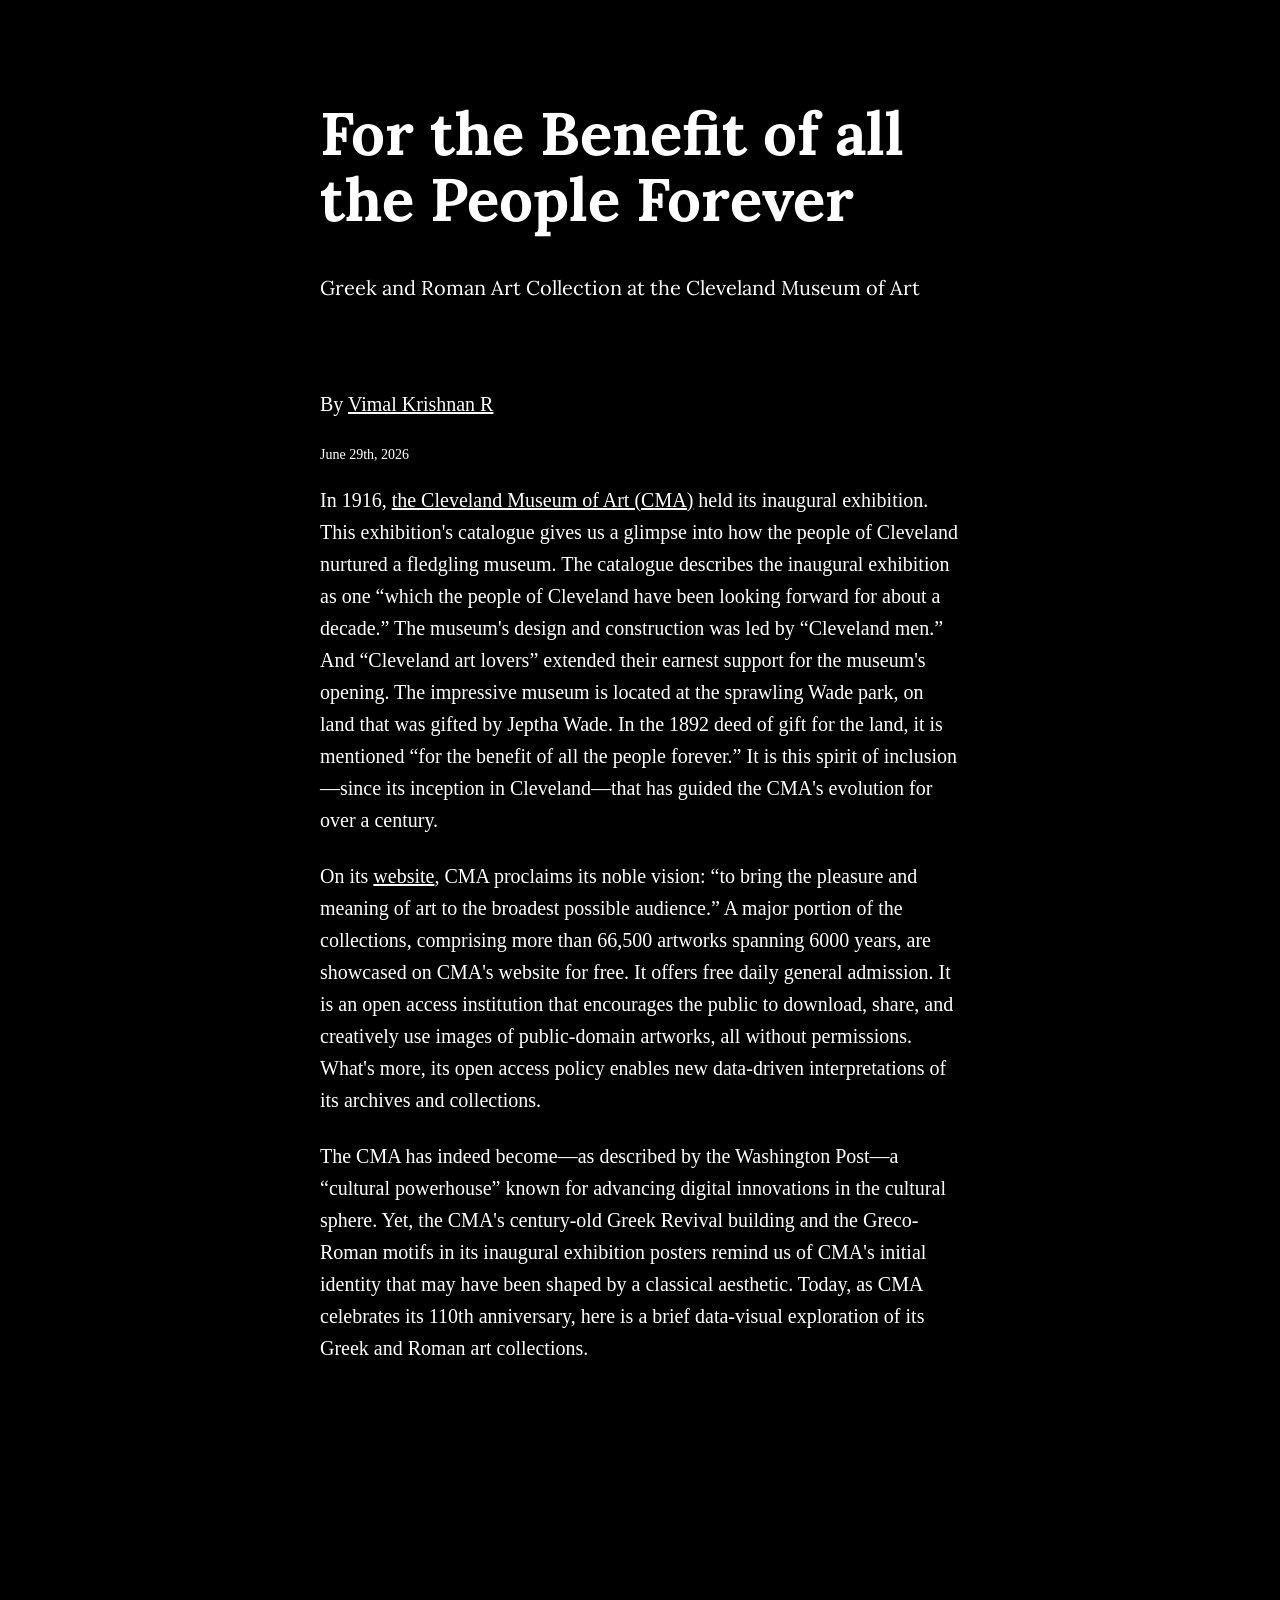
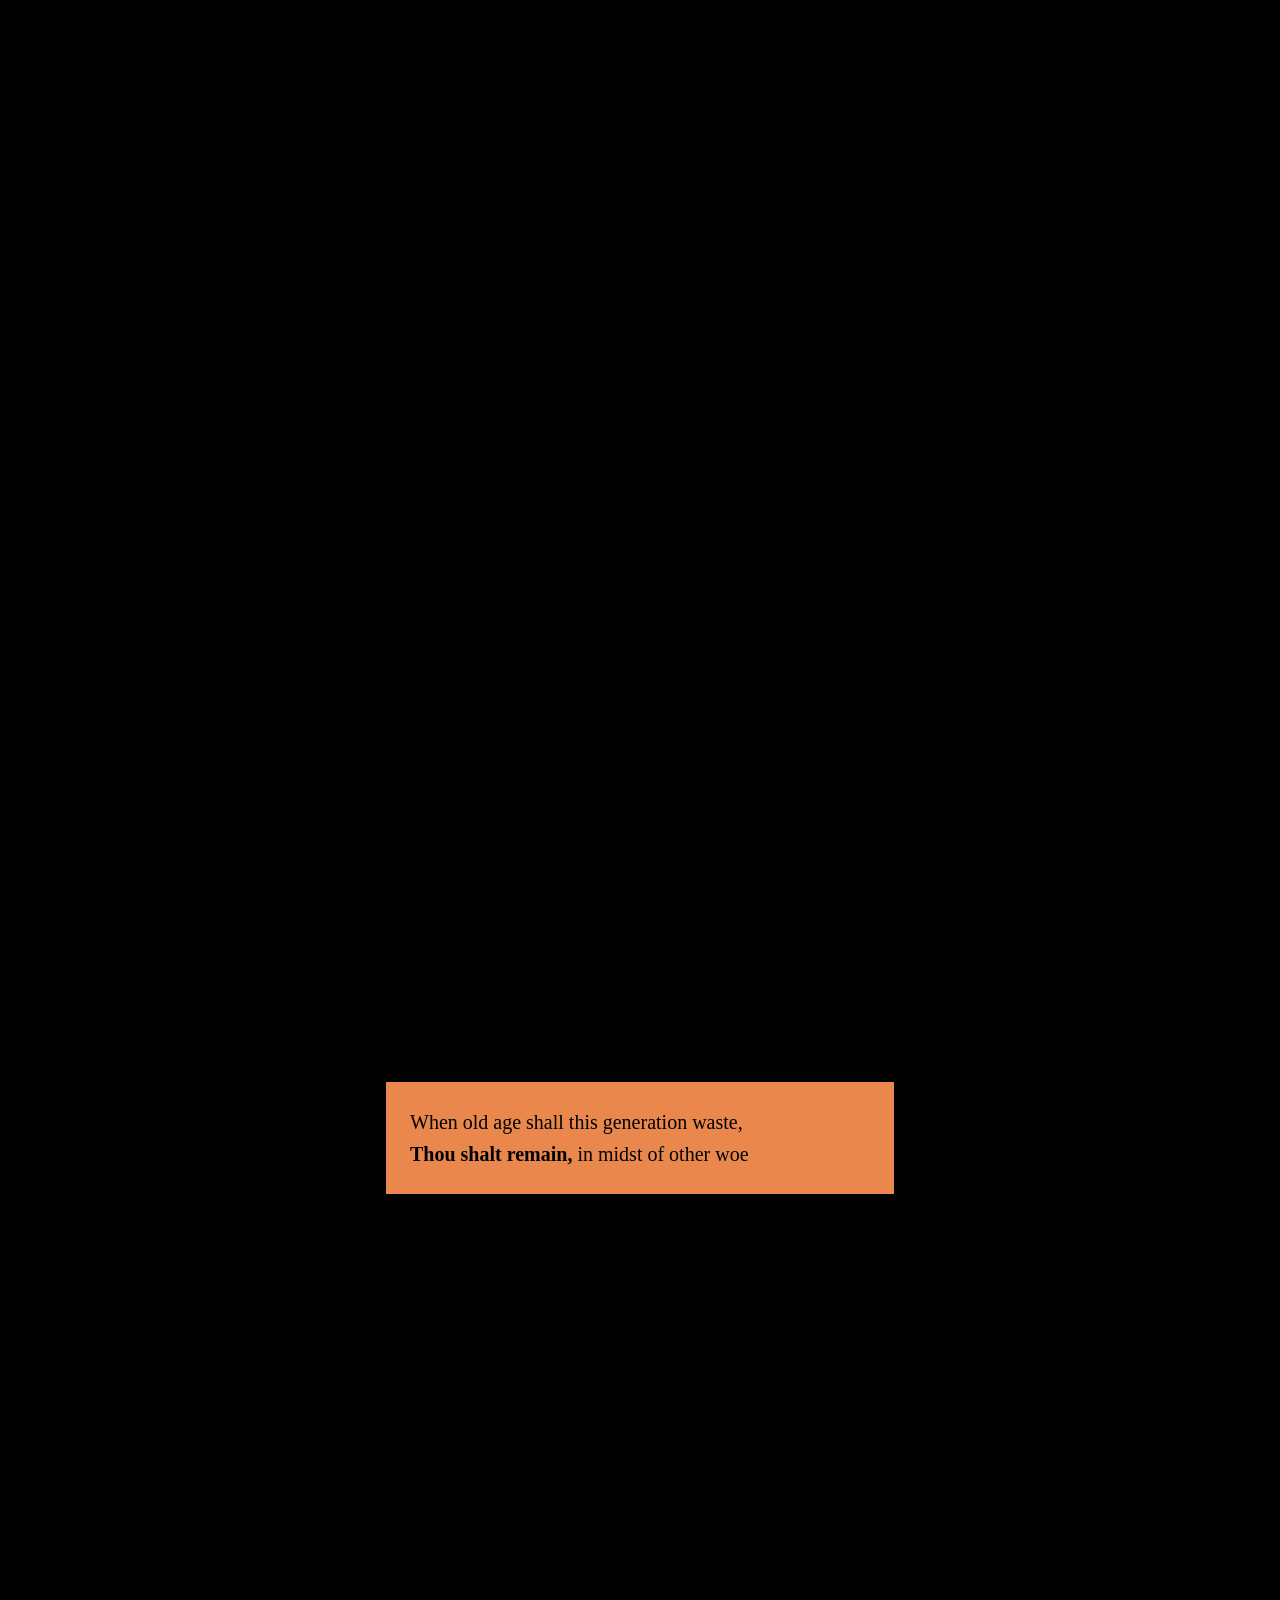
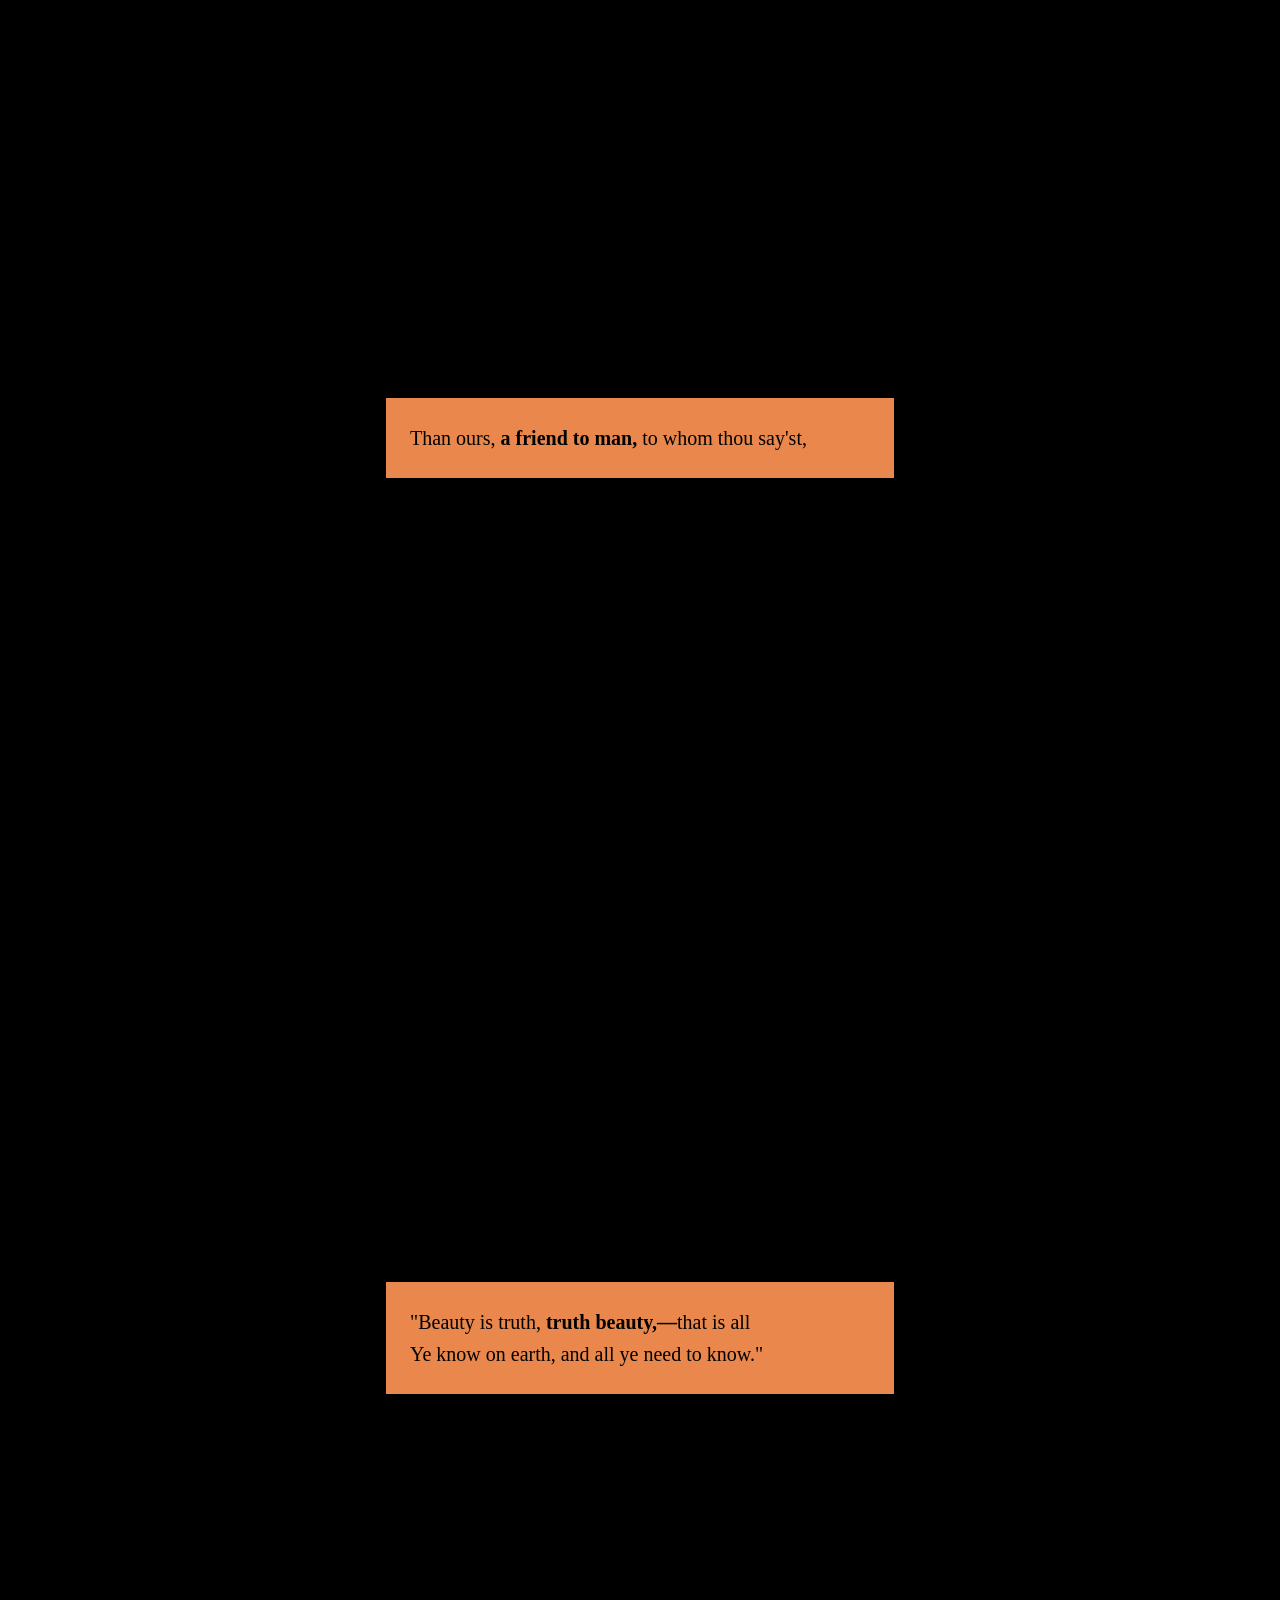
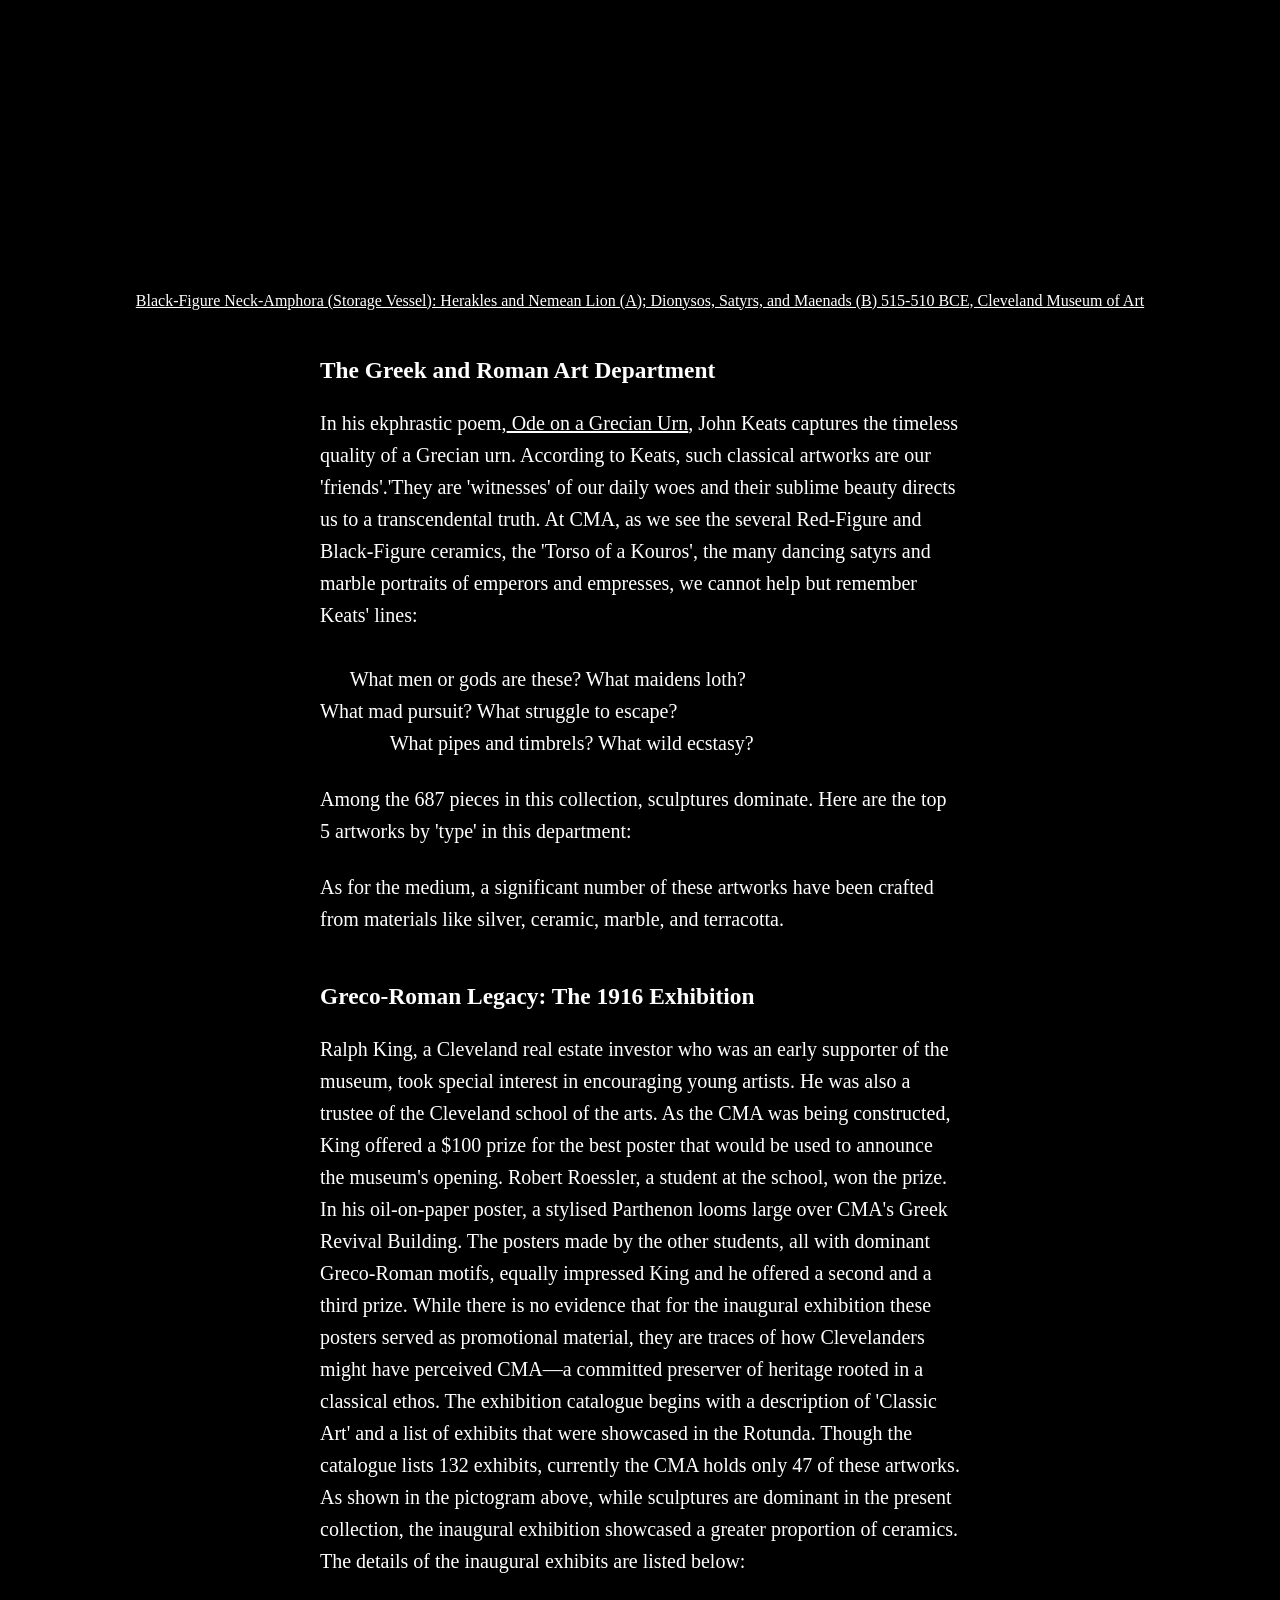
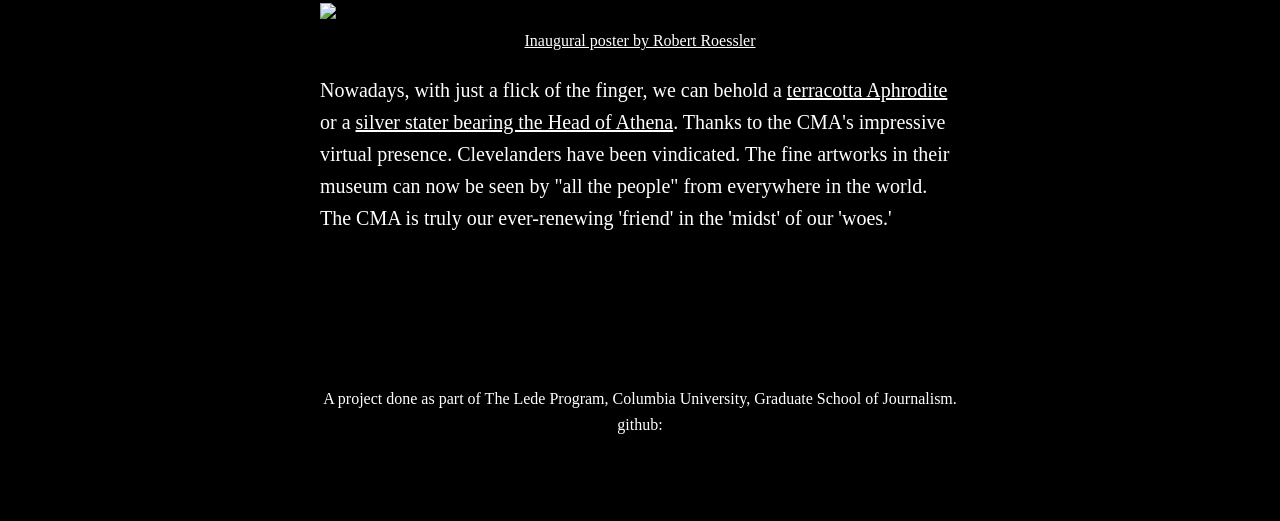
==== index.html @ 14b95480 "website files added" ====
<!DOCTYPE html>
<html>

<head>
  <meta charset="utf-8">
  <meta name="viewport" content="width=device-width, initial-scale=1">
  <title>For the Benefit of all the People Forever</title>

  <!-- Google fonts -->
  <link rel="preconnect" href="https://fonts.gstatic.com" crossorigin>
  <link rel="preconnect" href="https://fonts.googleapis.com">
  <link rel="preconnect" href="https://fonts.gstatic.com" crossorigin>
  <link href="https://fonts.googleapis.com/css2?family=Lora:ital,wght@0,400;0,700;1,400;1,700&display=swap"
    rel="stylesheet">
  <style>
    body {
      margin: 0;
      font-size: 20px;
      font-family: Georgia, 'Times New Roman', Times, serif;
      text-rendering: optimizeLegibility;
      background-color: #000000
      
    }

    .content {
      max-width: 640px;
      margin: auto;
      color: #FFFFFF
    }

    .header {
      padding: 3em 0;
    }

    a {
      color: #FFFFFF;
    }

    .footer {
      background: #000000;
      text-align: center;
      font-size: 0.8em;
      margin-top: 4em;
      padding: 4em 0;
    }

    figure {
      margin: 0;
      padding-bottom: 1.2em;
    }

    figcaption {
      font-size: 0.8em;
      text-align: center;
      margin-top: 0.5em;
      color: #ffffff;
    }

    h1 {
      font-family: 'Lora', Georgia, serif;
      font-weight: bold;
      font-size: 3em;
      line-height: 1.1;
      color: #FFFFFF
    }

    .subhead {
      font-family: 'Lora', Georgia, serif;
      color: #FFFFFF
    }

    iframe,
    img,
    video {
      max-width: 100%;
    }

    p {
      line-height: 1.6;
      margin: 0;
      padding-bottom: 1.2em;
      color: #FFFFFF
    }

    ul {
      margin: 0;
      padding-bottom: 1em;
      line-height: 1.6;
    }

    iframe {
      padding-bottom: 1.2em;
    }

    code {
      font-family: 'Courier New', monospace;
      background: #fff880;
    }

    .full-width figure {
      text-align: center;
    }

    /* margin on mobile */
    @media (max-width: 640px) {
      body {
        font-size: 18px;
      }

      .content {
        padding-left: 0.5em;
        padding-right: 0.5em;
      }
    }
  </style>
  <link href="scrolly-styles.css" rel="stylesheet">
  <script src="https://unpkg.com/intersection-observer@0.5.1/intersection-observer.js"></script>
  <script src="https://cdnjs.cloudflare.com/ajax/libs/scrollama/3.2.0/scrollama.min.js"></script>
  <script src="https://cdn.jsdelivr.net/npm/scrolly-video@latest/dist/scrolly-video.js"></script>
</head>

<body>
  <div class="content">
    <div class="header">
      <h1> For the Benefit of all the People Forever</h1>
      <p class="subhead"> Greek and Roman Art Collection at the Cleveland Museum of Art</p>
    </div>
    <div class="byline"> 
      <p>By <a href="https://github.com/VimalkrishnanR/Lede26-Vimalkrishnan">Vimal Krishnan R</a></p>
      <p style="font-size:14px;"> June 29th, 2026</p>
    </div>
    <p>In 1916, <a href ="https://www.clevelandart.org/home">the Cleveland Museum of Art (CMA)</a> held its inaugural exhibition. This exhibition's catalogue gives us a glimpse into how the people of Cleveland nurtured a fledgling museum. The catalogue describes the inaugural exhibition as one “which the people of Cleveland have been looking forward for about a decade.” The museum's design and construction was led by “Cleveland men.” And “Cleveland art lovers” extended their earnest support for the museum's opening. The impressive museum is located at the sprawling Wade park, on land that was gifted by Jeptha Wade. In the 1892 deed of gift for the land, it is mentioned  “for the benefit of all the people forever.”  It is this spirit of inclusion—since its inception in Cleveland—that has guided the CMA's evolution for over a century.</p>
    <p> On its <a href="https://www.clevelandart.org/for-the-benefit-of-all-the-people-forever"> website</a>, CMA proclaims its noble vision: “to bring the pleasure and meaning of art to the broadest possible audience.” A major portion of the collections, comprising more than 66,500 artworks spanning 6000 years, are showcased on CMA's website for free. It offers free daily general admission.  It is an open access institution that encourages the public to download, share, and creatively use images of public-domain artworks, all without permissions.  What's more, its open access policy enables new data-driven interpretations of its archives and collections.</P> 
    <p>  The CMA has indeed become—as described by the Washington Post—a “cultural powerhouse” known for advancing digital innovations in the cultural sphere. Yet, the CMA's century-old Greek Revival building and the Greco-Roman motifs in its inaugural exhibition posters remind us of CMA's initial identity that may have been shaped by a classical aesthetic. Today, as CMA celebrates its 110th anniversary, here is a brief data-visual exploration of its Greek and Roman art collections. </p>
    </div> <!--this div ensures the scrolley video spans the full width of the screen. don't touch it!-->
  <section id="scrolly-video" class="scrolly-container">
    <div class="sticky-thing">
    </div>
    <div class="steps-container">
      <div class="step" id="step-first">
        <p> When old age shall this generation waste,<br>   
                  <strong>Thou shalt remain,</strong> in midst of other woe<br> </p>
      </div>
      <div class="step" id="step-second">
        <p>Than ours, <strong>a friend to man,</strong> to whom thou say'st,
            </p>
      </div>

      <div class="step" id="step-third">
        <p>"Beauty is truth, <strong>truth beauty,&mdash;</strong>that is all<br>
        Ye know on earth, and all ye need to know."</p>
      </div>
      <!-- <div class="step" id="step-fourth">
        <p>John Keats</p>
      </div> 
       <div class="step" id="step-fifth">
        <p>Ode on a Grecian Urn.</p>
      </div> -->
    </div>
  </section>
  <div> 
   <figure>
  <figcaption> <a href="https://www.clevelandart.org/art/1970.16"> Black-Figure Neck-Amphora (Storage Vessel): Herakles and Nemean Lion (A); Dionysos, Satyrs, and Maenads (B) 515-510 BCE, Cleveland Museum of Art</a> </figcaption>
  </figure>
  </div>
  <div class="content">
    <h3>The Greek and Roman Art Department</h3>
    <p>In his ekphrastic poem,<a href="https://www.poetryfoundation.org/poems/44477/ode-on-a-grecian-urn"> Ode on a Grecian Urn</a>, John Keats captures the timeless quality of a Grecian urn. According to Keats, such classical artworks are our 'friends'.'They are 'witnesses' of our daily woes and their sublime beauty directs us to a transcendental truth. At CMA, as we see the several Red-Figure and Black-Figure ceramics, the 'Torso of a Kouros', the many dancing satyrs and marble portraits of emperors and empresses, we cannot help but remember Keats' lines:<br><br>
    &nbsp;&nbsp;&nbsp;&nbsp;&nbsp;&nbsp;What men or gods are these? What maidens loth?<br> 
    What mad pursuit? What struggle to escape? <br>
    &nbsp;&nbsp;&nbsp;&nbsp;&nbsp;&nbsp;&nbsp;&nbsp;&nbsp;&nbsp;&nbsp;&nbsp;&nbsp;&nbsp;What pipes and timbrels? What wild ecstasy?</p>

    <p>Among the 687 pieces in this collection, sculptures dominate. Here are the top 5 artworks by 'type' in this department: </p>
    
    <div class="flourish-embed flourish-pictogram" data-src="visualisation/29432489"><script src="https://public.flourish.studio/resources/embed.js"></script><noscript><img src="https://public.flourish.studio/visualisation/29432489/thumbnail" width="100%" alt="pictogram visualization" /></noscript></div>
    <!-- <figure>
      <img
        src="1928.856_web.jpg">
      <figcaption>This is an image caption</figcaption>
    </figure> -->
    <p> As for the medium, a significant number of these artworks have been crafted from materials like silver, ceramic, marble, and terracotta.</p>
    <div class="flourish-embed flourish-sankey" data-src="visualisation/29446807"><script src="https://public.flourish.studio/resources/embed.js"></script><noscript><img src="https://public.flourish.studio/visualisation/29446807/thumbnail" width="100%" alt="sankey visualization" /></noscript></div>
     <h3>Greco-Roman Legacy: The 1916 Exhibition </h3>
  </div>
  <div class="content">
  <p> Ralph King, a Cleveland real estate investor who was an early supporter of the museum, took special interest in encouraging young artists. He was also a trustee of the Cleveland school of the arts. As the CMA was being constructed, King offered a $100 prize for the best poster that would be used to announce the museum's opening. Robert Roessler, a student at the school, won the prize. In his oil-on-paper poster, a stylised Parthenon looms large over CMA's Greek Revival Building.  The posters made by the other students, all with dominant Greco-Roman motifs, equally impressed King and he offered a second and a third prize. While there is no evidence that for the inaugural exhibition these posters served as promotional material, they are traces of how Clevelanders might have perceived CMA—a committed preserver of heritage rooted in a classical ethos. The exhibition catalogue begins with a description of 'Classic Art' and a list of exhibits that were showcased in the Rotunda. Though the catalogue lists 132 exhibits, currently the CMA holds only 47 of these artworks. As shown in the pictogram above, while sculptures are dominant in the present collection, the inaugural exhibition showcased a greater proportion of ceramics. The details of the inaugural exhibits are listed below:   </p>
  <div class="flourish-embed flourish-table" data-src="visualisation/29525097"><script src="https://public.flourish.studio/resources/embed.js"></script><noscript><img src="https://public.flourish.studio/visualisation/29525097/thumbnail" width="100%" alt="table visualization" /></noscript></div>
      <div class=>
    <figure>
      <img
        src="https://digitalarchives.clevelandart.org/digital/api/singleitem/image/p17142coll5/3/default.jpg">
      <figcaption> <a href="https://digitalarchives.clevelandart.org/digital/collection/p17142coll5/id/3/rec/3Inaugural">  	
      Inaugural poster by Robert Roessler <a/> </figcaption>
    </figure>
  </div> 
<p>Nowadays, with just a flick of the finger, we can behold a <a href ="https://www.clevelandart.org/art/1927.489"> terracotta Aphrodite </a> or a <a href ="https://www.clevelandart.org/art/1917.996"> silver stater bearing the Head of Athena</a>. Thanks to the CMA's impressive virtual presence. Clevelanders have been vindicated. The fine artworks in their museum can now be seen by "all the people" from everywhere in the world. The CMA is truly our ever-renewing 'friend' in the 'midst' of our 'woes.' </p>
  </div>

  <div class="footer">
    <div class="content">
      <p> A project done as part of The Lede Program, Columbia University, Graduate School of Journalism. github: </p>
    </div>
  </div>

  <script>
    /*
    Different videos need different things - does the reader need to see
    the entire screen of the video, or you want to make sure it covers the
    entire window?

    You can experiment with yours by removing the // from the full and
    cover options below to see how it looks with your videos. 
   
    You can see parameters at 
    https://github.com/dkaoster/scrolly-video?tab=readme-ov-file#-options--attributes

    You might also need to adjust object-fit being 'cover' vs 'contain' in the CSS below

    Be sure to check mobile!!
    */
    new ScrollyVideo({
      scrollyVideoContainer: document.querySelector("#scrolly-video .sticky-thing"),
      src: "black_figure.mp4",
      full: true,
      //cover: true
    });
  </script>
  <style>
    .step {
      height: 100vh;
      margin-bottom: 0;
      ;
    }
    .step p{
      color:#000000
    /* .sticky-thing > canvas {
      object-fit: cover;
    } */
  </style>

</body>

</html>
---- scrolly-styles.css ----
.scrolly-container {
    position: relative;
    margin-bottom: 1.2em;
}

.sticky-thing {
    position: sticky;
    top: 0;
    transform: translate(0px, 0px);
    z-index: 1;
    height: 100svh;
    width: 100vw;
    margin: 0;
    overflow: hidden;
    /* Center everything inside */
    /* display: flex;
    justify-content: center;
    flex-direction: column;
    justify-content: center;
    overflow: hidden; */
}

.sticky-thing > img {
    width: 100%;
    height: 100%;
    object-fit: cover;
    display: block;  
}

.video-container {
    position: sticky;
    top: 0;
    z-index: -1;
}

.scrolly-container video {
    position: absolute;
    top: 0;
    height: auto;
    width: 100%;
}

.sticky-thing iframe {
    position: absolute;
    top: 0;
    max-width: 100%;
    min-height: 100vh;
}

.steps-container {
    transform: translate3d(0,0,0);
    position: relative;
    padding: 0;
    z-index: 10;
    max-width: 35rem;
    margin: 0 auto;
    padding-bottom: 4em;
}

.step {
    color: rgb(0, 0, 0);
    display: flex;
    align-items: center;
    justify-content: center;
    margin-bottom: 50svh;
}

.step p {
    text-align: left;
}

.step p:last-child {
    padding: 0;
}

.step > * {
    width: 700px;
    margin-left: 1.3em;
    margin-right: 1.3em;
    text-align: center;
    padding: 1.2em !important;
    background-color: #e9874c;
}

.sticky-thing > canvas {
    width: 100% !important;
    height: 100% !important;
    object-fit: cover;
    display: block;  
}

/* When it's less than 700 pixels wide, do normal scrollytelling */

@media only screen and (min-width: 700px) {
    .scrolly-container.side-by-side {
        display: flex;
    }

    .scrolly-container.side-by-side>div {
        flex-basis: 0;
        flex-grow: 1;
        flex-shrink: 1;
        padding: 0.75em;
    }

    .scrolly-container.side-by-side .scrolly-overlay {
        margin-top: 70vh;
        order: 0;
        /* Change these to adjust sizing options */
        min-width: 15rem;
        max-width: 20rem;
    }

    .scrolly-container.side-by-side .sticky-thing {
        order: 1;
        flex-grow: 2;
    }
}
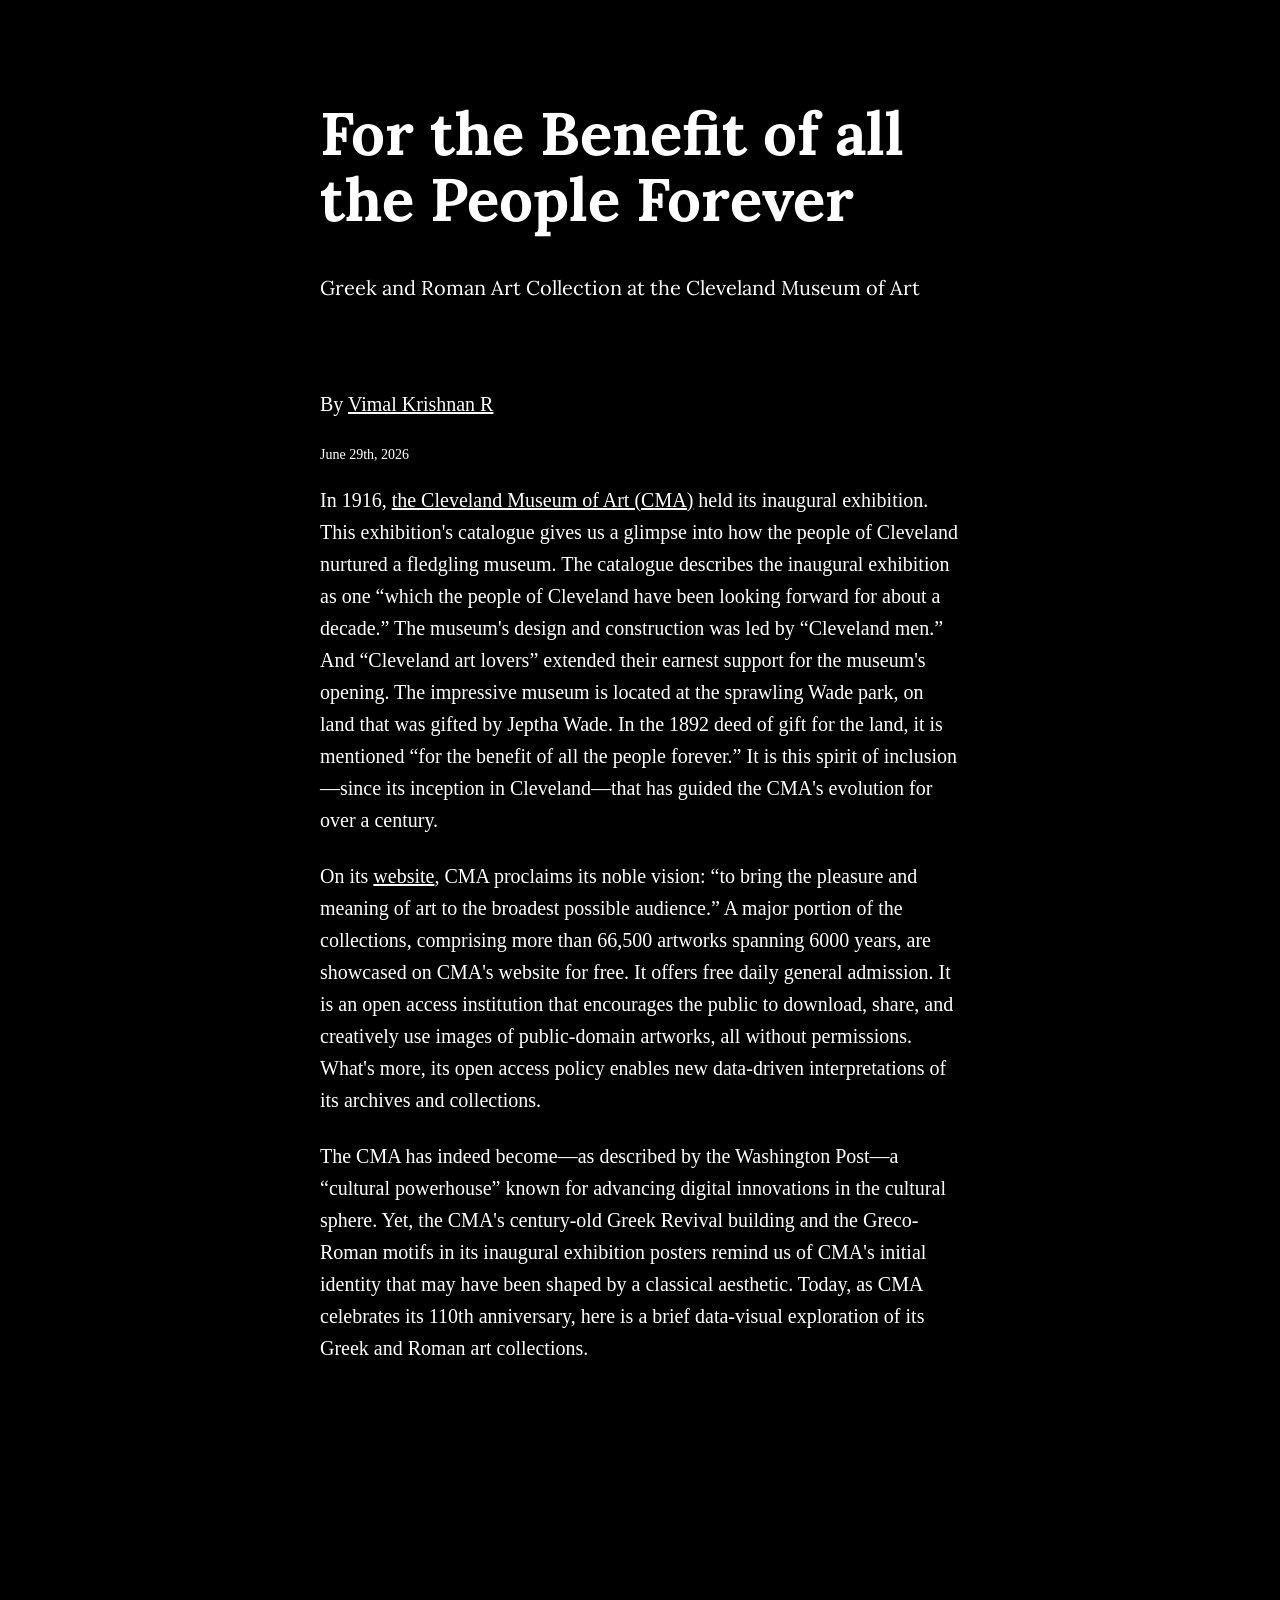
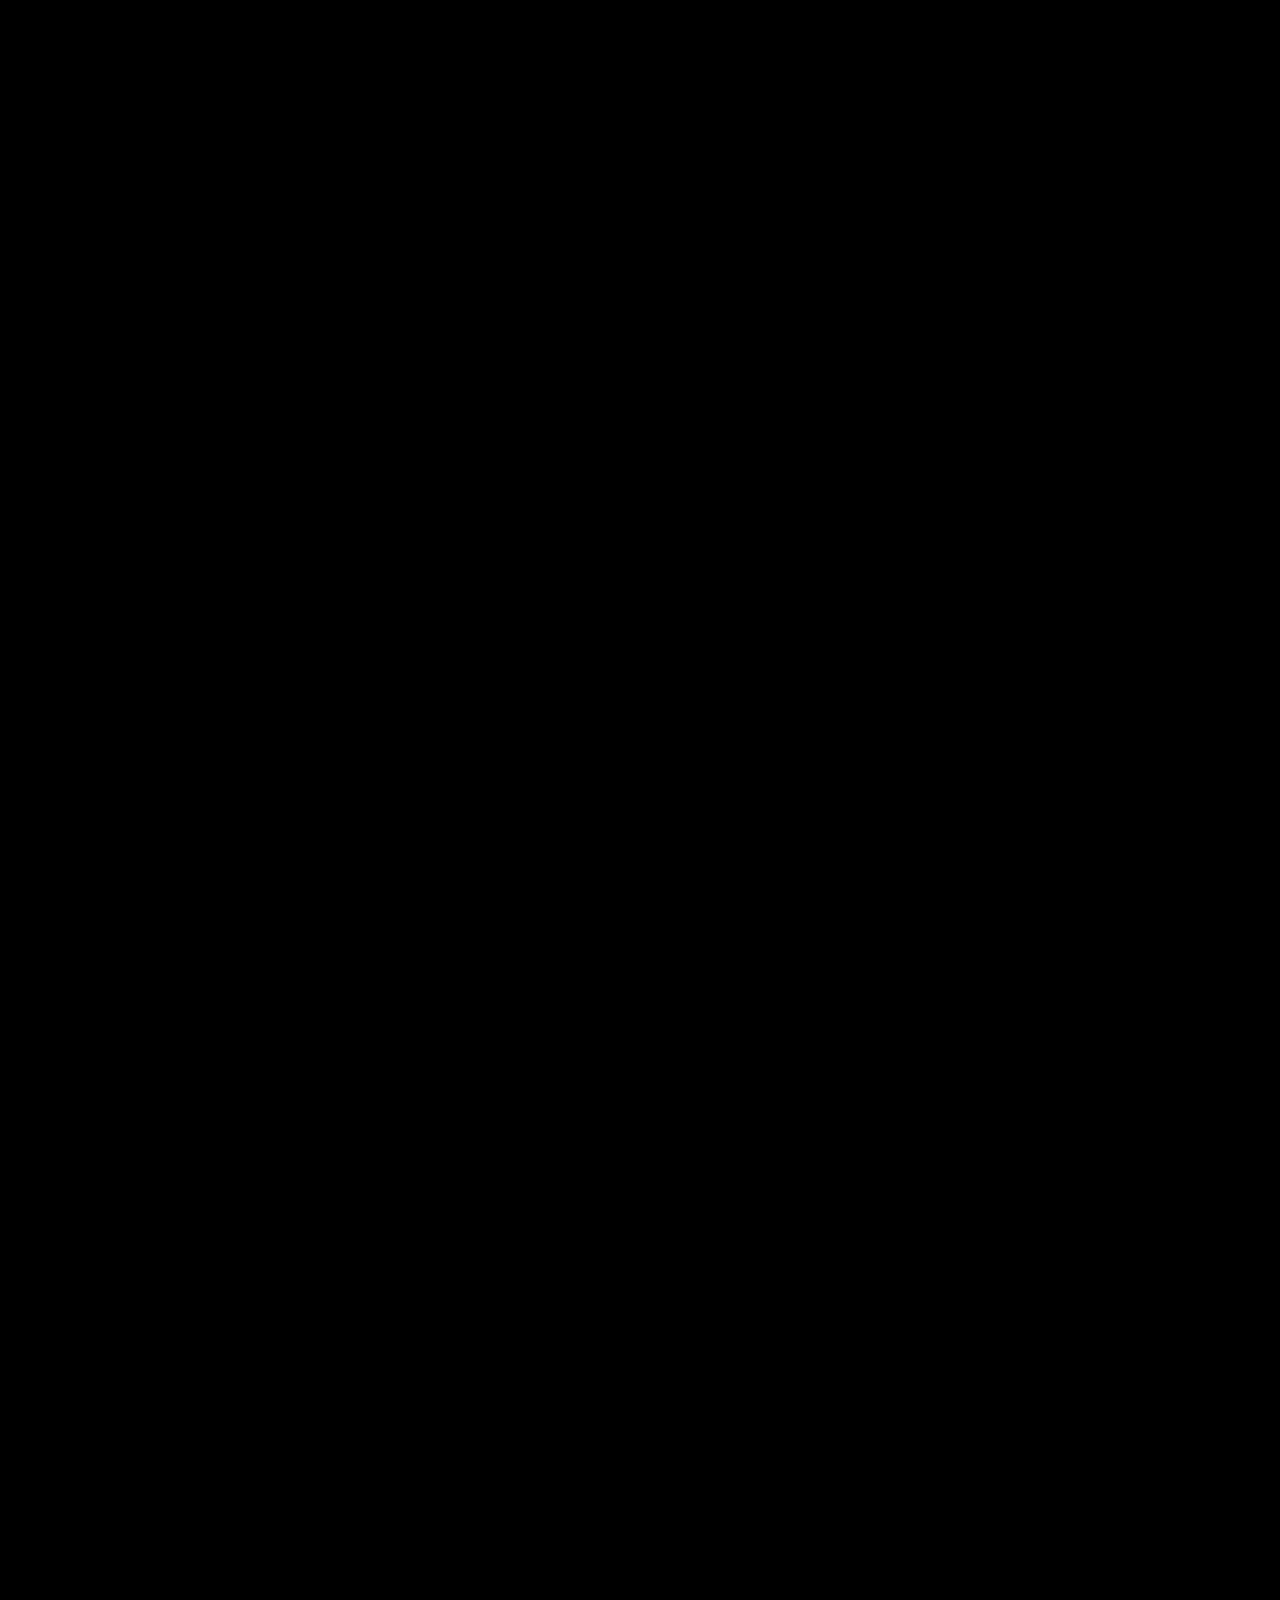
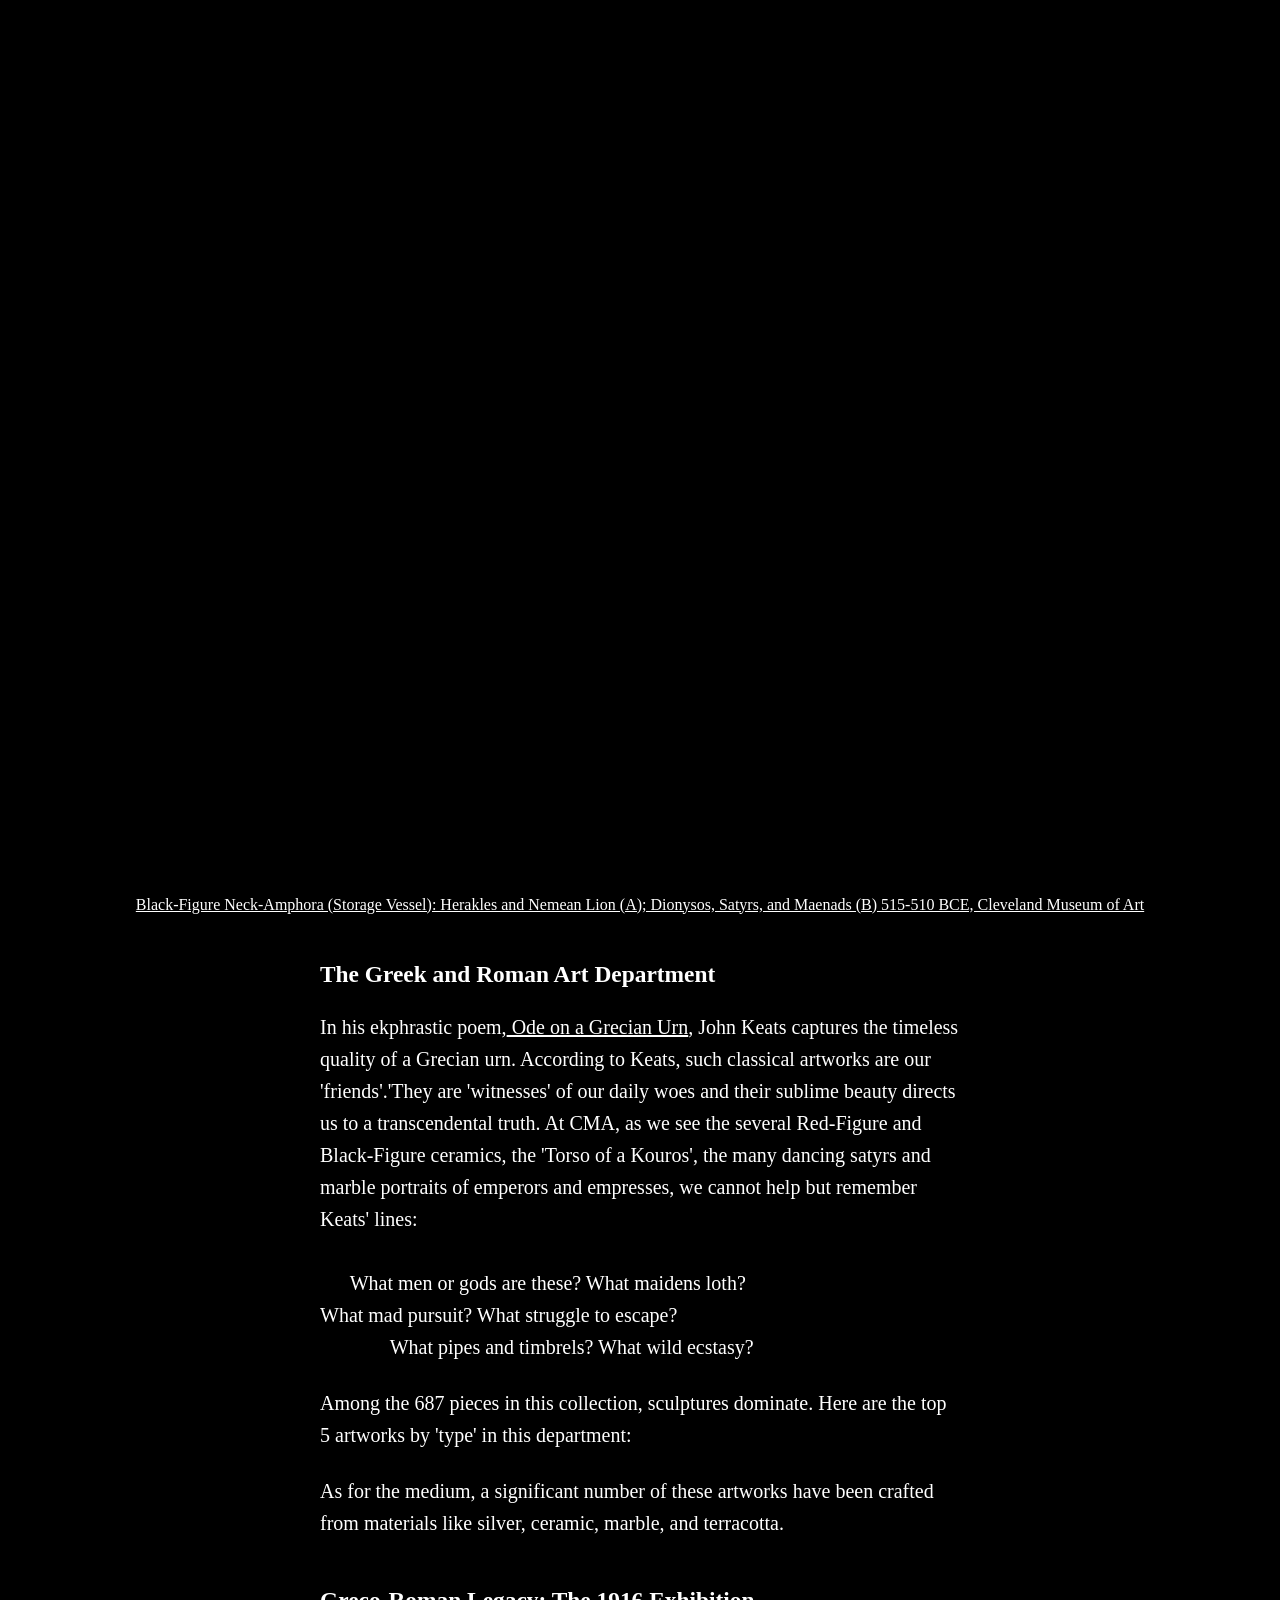
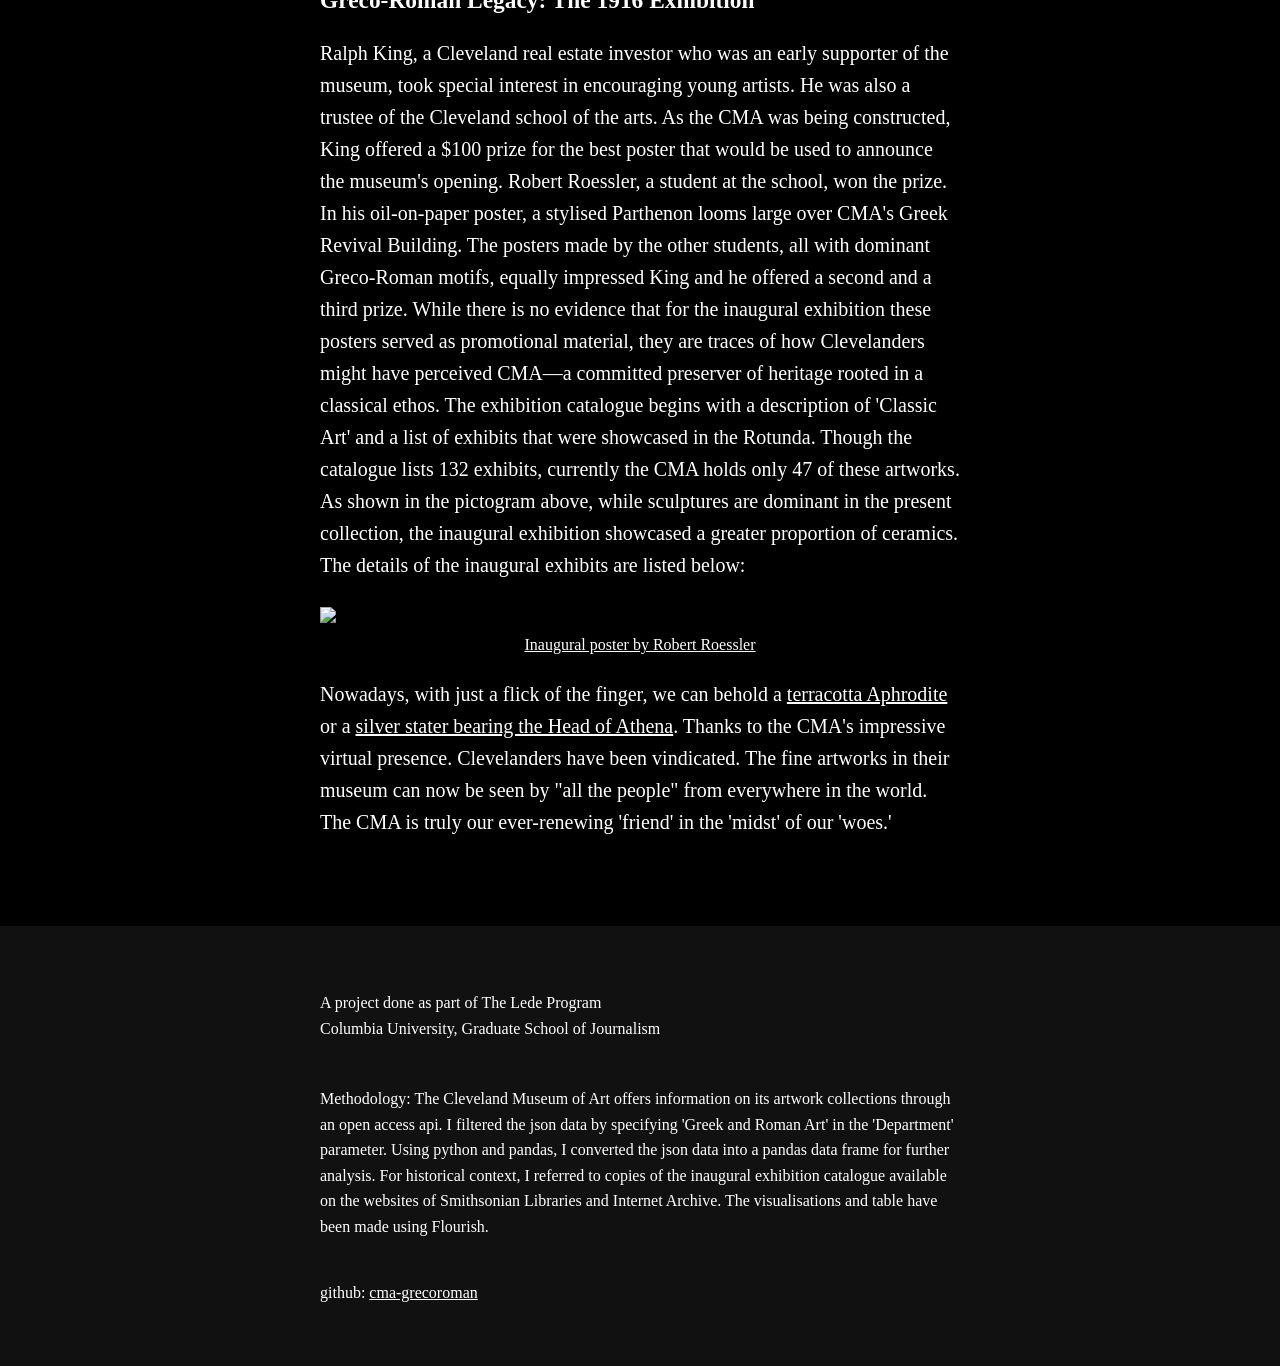
==== commit c23c64d1: "added index.html" ====
--- a/index.html
+++ b/index.html
@@ -37,8 +37,8 @@
     }
 
     .footer {
-      background: #000000;
-      text-align: center;
+      background: #111111;
+      text-align: left;
       font-size: 0.8em;
       margin-top: 4em;
       padding: 4em 0;
@@ -126,7 +126,7 @@
       <p class="subhead"> Greek and Roman Art Collection at the Cleveland Museum of Art</p>
     </div>
     <div class="byline"> 
-      <p>By <a href="https://github.com/VimalkrishnanR/Lede26-Vimalkrishnan">Vimal Krishnan R</a></p>
+      <p>By <a href="https://github.com/VimalkrishnanR/cma-grecoroman">Vimal Krishnan R</a></p>
       <p style="font-size:14px;"> June 29th, 2026</p>
     </div>
     <p>In 1916, <a href ="https://www.clevelandart.org/home">the Cleveland Museum of Art (CMA)</a> held its inaugural exhibition. This exhibition's catalogue gives us a glimpse into how the people of Cleveland nurtured a fledgling museum. The catalogue describes the inaugural exhibition as one “which the people of Cleveland have been looking forward for about a decade.” The museum's design and construction was led by “Cleveland men.” And “Cleveland art lovers” extended their earnest support for the museum's opening. The impressive museum is located at the sprawling Wade park, on land that was gifted by Jeptha Wade. In the 1892 deed of gift for the land, it is mentioned  “for the benefit of all the people forever.”  It is this spirit of inclusion—since its inception in Cleveland—that has guided the CMA's evolution for over a century.</p>
@@ -198,7 +198,10 @@
 
   <div class="footer">
     <div class="content">
-      <p> A project done as part of The Lede Program, Columbia University, Graduate School of Journalism. github: </p>
+      <p> A project done as part of The Lede Program<br> 
+        Columbia University, Graduate School of Journalism <br><br></p> 
+        <p> Methodology: The Cleveland Museum of Art offers information on its artwork collections through an open access api. I filtered the json data by specifying 'Greek and Roman Art' in the 'Department' parameter. Using python and pandas, I converted the json data into a pandas data frame for further analysis. For historical context, I referred to copies of the inaugural exhibition catalogue available on the websites of Smithsonian Libraries and Internet Archive. The visualisations and table have been made using Flourish. <br><br></P>
+        github: <a href ="https://github.com/VimalkrishnanR/cma-grecoroman">cma-grecoroman<a/> 
     </div>
   </div>
 
